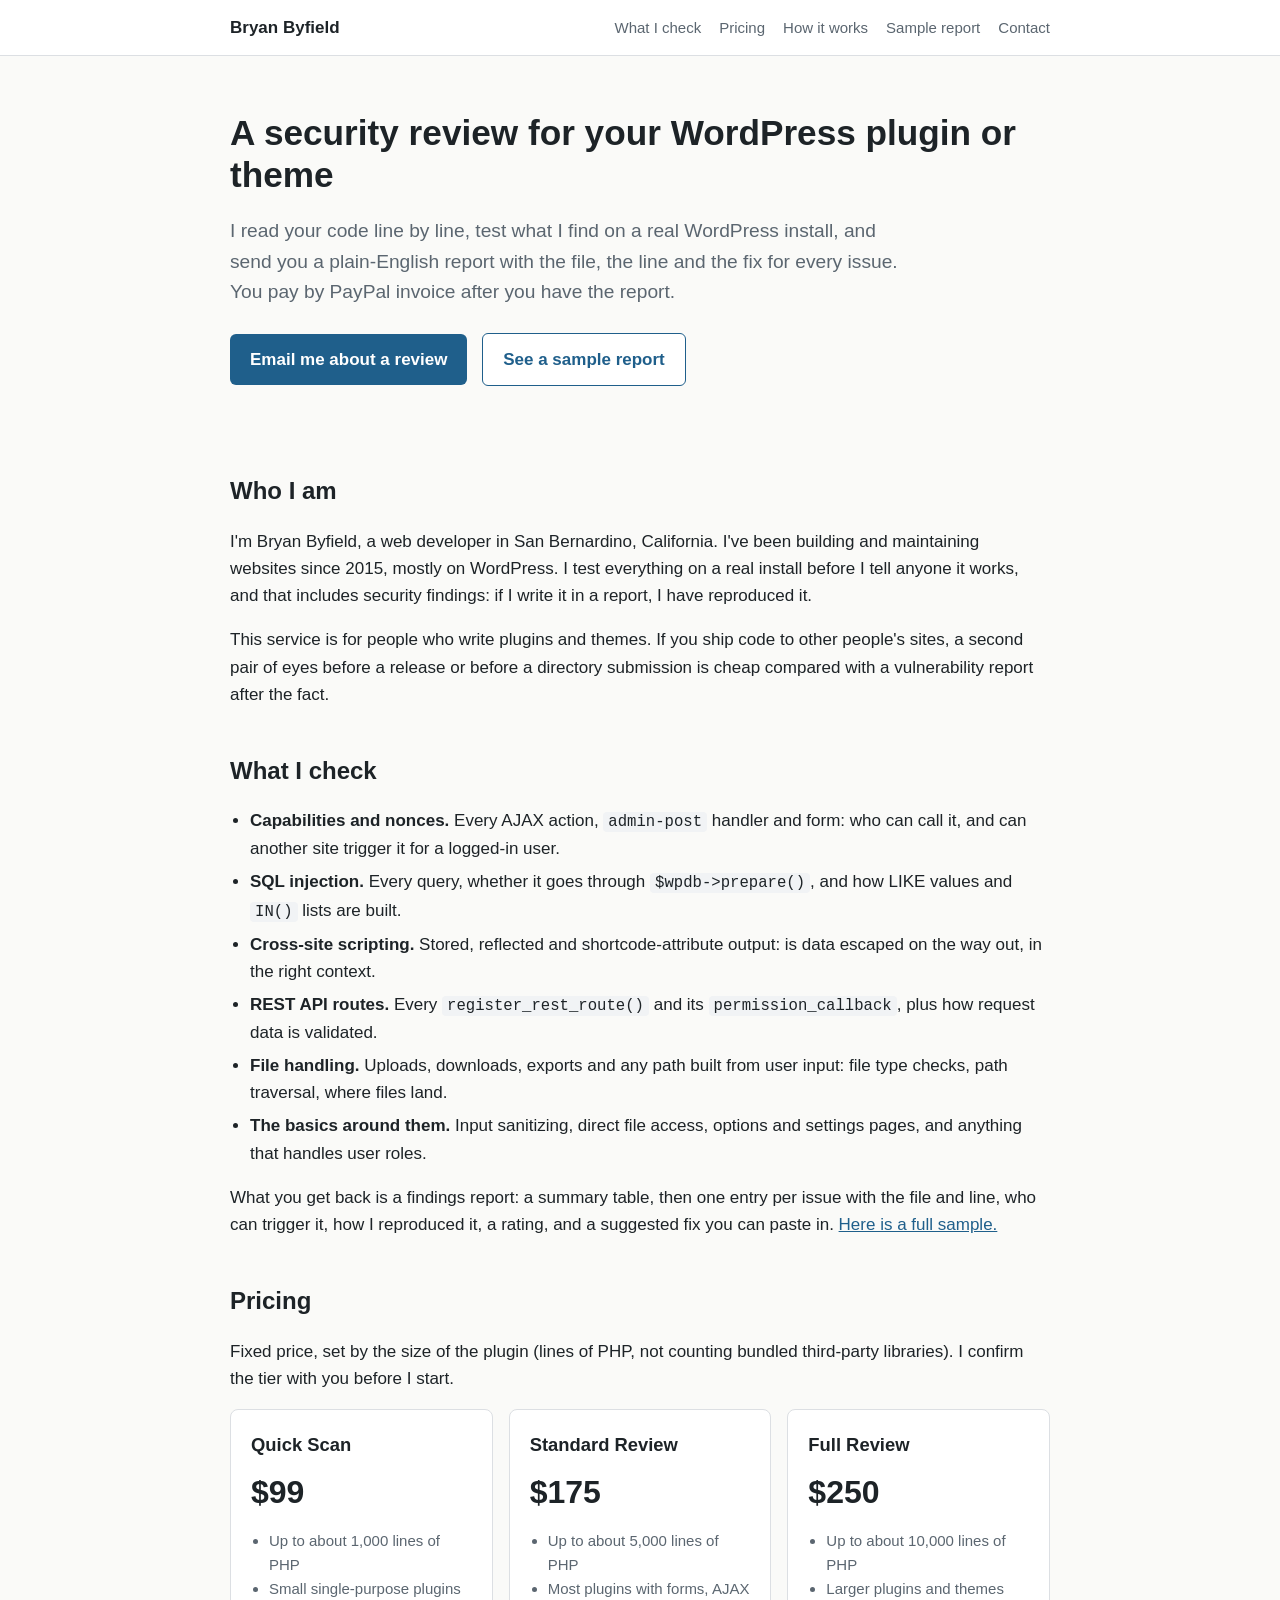
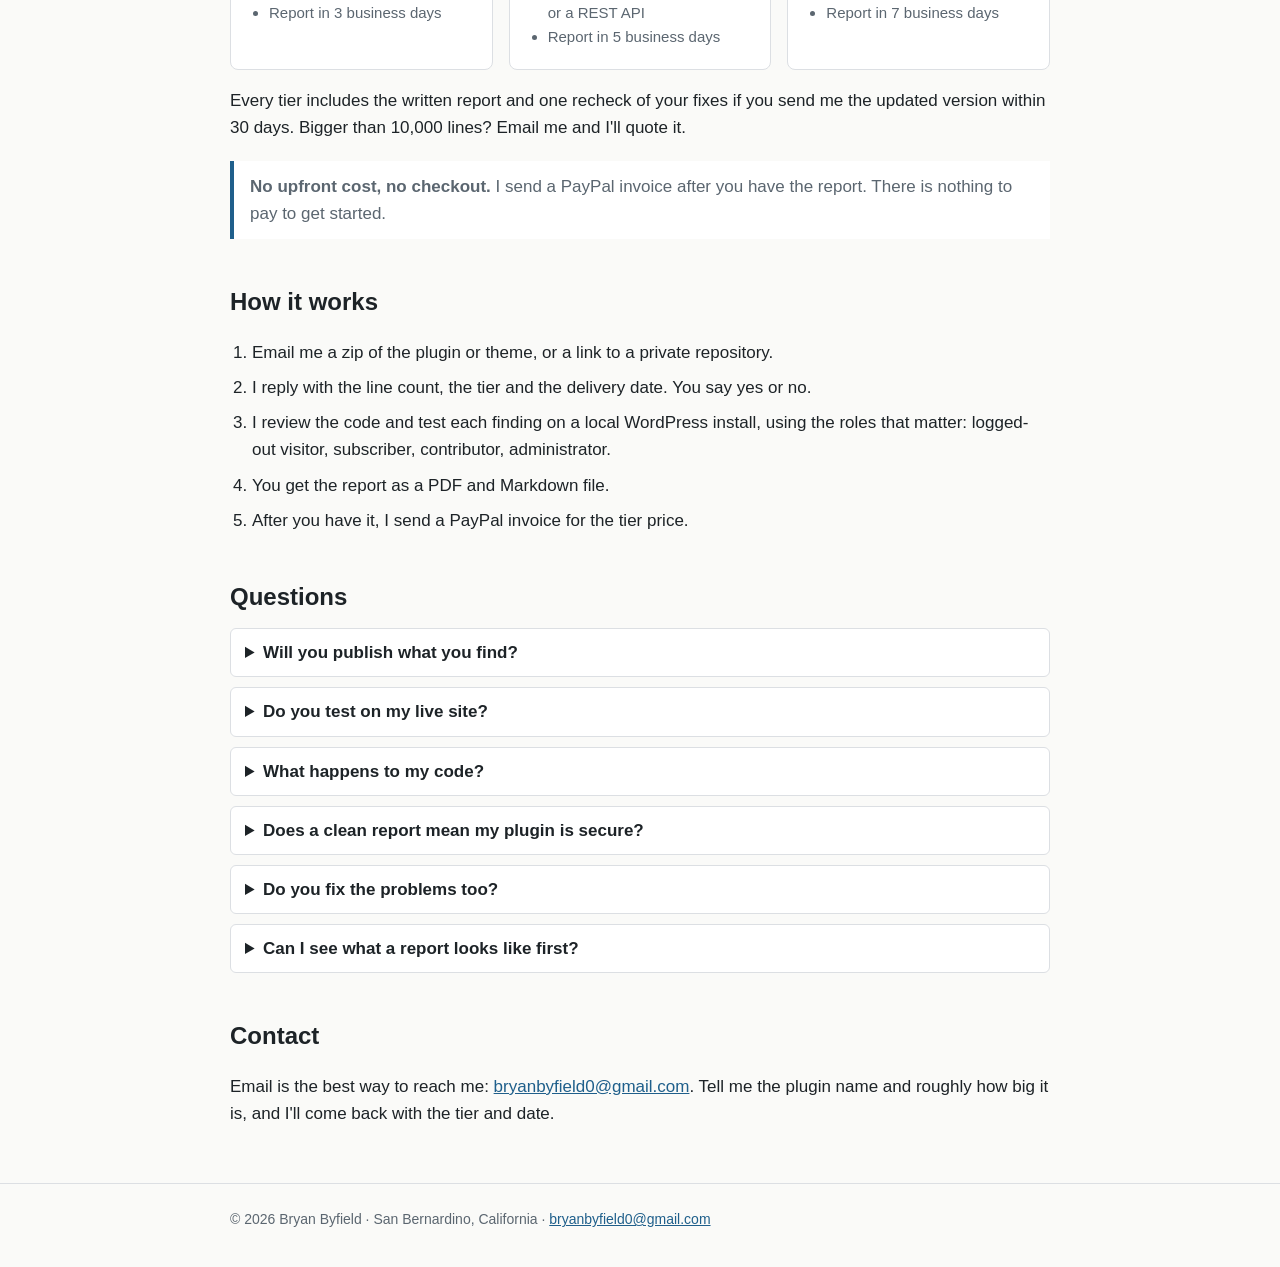
==== index.html @ a143f678 "Offer page, sample report and demo plugin" ====
<!doctype html>
<html lang="en">
<head>
<meta charset="utf-8">
<meta name="viewport" content="width=device-width, initial-scale=1">
<title>WordPress Plugin Security Review | Bryan Byfield</title>
<meta name="description" content="A fixed-price security review of your WordPress plugin or theme, written up as a clear findings report. Pay by PayPal invoice after you have the report.">
<link rel="stylesheet" href="style.css">
</head>
<body>
<header class="top"><div class="wrap">
  <a class="brand" href="./">Bryan Byfield</a>
  <nav><a href="#what">What I check</a><a href="#pricing">Pricing</a><a href="#how">How it works</a><a href="sample-report/">Sample report</a><a href="#contact">Contact</a></nav>
</div></header>

<main class="wrap">
<section class="hero">
  <h1>A security review for your WordPress plugin or theme</h1>
  <p class="lead">I read your code line by line, test what I find on a real WordPress install, and send you a plain-English report with the file, the line and the fix for every issue. You pay by PayPal invoice after you have the report.</p>
  <a class="btn" href="mailto:bryanbyfield0@gmail.com?subject=Plugin%20security%20review">Email me about a review</a>
  <a class="btn alt" href="sample-report/">See a sample report</a>
</section>

<section id="about">
  <h2>Who I am</h2>
  <p>I'm Bryan Byfield, a web developer in San Bernardino, California. I've been building and maintaining websites since 2015, mostly on WordPress. I test everything on a real install before I tell anyone it works, and that includes security findings: if I write it in a report, I have reproduced it.</p>
  <p>This service is for people who write plugins and themes. If you ship code to other people's sites, a second pair of eyes before a release or before a directory submission is cheap compared with a vulnerability report after the fact.</p>
</section>

<section id="what">
  <h2>What I check</h2>
  <ul class="check">
    <li><strong>Capabilities and nonces.</strong> Every AJAX action, <code>admin-post</code> handler and form: who can call it, and can another site trigger it for a logged-in user.</li>
    <li><strong>SQL injection.</strong> Every query, whether it goes through <code>$wpdb-&gt;prepare()</code>, and how LIKE values and <code>IN()</code> lists are built.</li>
    <li><strong>Cross-site scripting.</strong> Stored, reflected and shortcode-attribute output: is data escaped on the way out, in the right context.</li>
    <li><strong>REST API routes.</strong> Every <code>register_rest_route()</code> and its <code>permission_callback</code>, plus how request data is validated.</li>
    <li><strong>File handling.</strong> Uploads, downloads, exports and any path built from user input: file type checks, path traversal, where files land.</li>
    <li><strong>The basics around them.</strong> Input sanitizing, direct file access, options and settings pages, and anything that handles user roles.</li>
  </ul>
  <p>What you get back is a findings report: a summary table, then one entry per issue with the file and line, who can trigger it, how I reproduced it, a rating, and a suggested fix you can paste in. <a href="sample-report/">Here is a full sample.</a></p>
</section>

<section id="pricing">
  <h2>Pricing</h2>
  <p>Fixed price, set by the size of the plugin (lines of PHP, not counting bundled third-party libraries). I confirm the tier with you before I start.</p>
  <div class="tiers">
    <div class="tier">
      <h3>Quick Scan</h3>
      <div class="price">$99</div>
      <ul><li>Up to about 1,000 lines of PHP</li><li>Small single-purpose plugins</li><li>Report in 3 business days</li></ul>
    </div>
    <div class="tier">
      <h3>Standard Review</h3>
      <div class="price">$175</div>
      <ul><li>Up to about 5,000 lines of PHP</li><li>Most plugins with forms, AJAX or a REST API</li><li>Report in 5 business days</li></ul>
    </div>
    <div class="tier">
      <h3>Full Review</h3>
      <div class="price">$250</div>
      <ul><li>Up to about 10,000 lines of PHP</li><li>Larger plugins and themes</li><li>Report in 7 business days</li></ul>
    </div>
  </div>
  <p>Every tier includes the written report and one recheck of your fixes if you send me the updated version within 30 days. Bigger than 10,000 lines? Email me and I'll quote it.</p>
  <div class="note"><strong>No upfront cost, no checkout.</strong> I send a PayPal invoice after you have the report. There is nothing to pay to get started.</div>
</section>

<section id="how">
  <h2>How it works</h2>
  <ol class="steps">
    <li>Email me a zip of the plugin or theme, or a link to a private repository.</li>
    <li>I reply with the line count, the tier and the delivery date. You say yes or no.</li>
    <li>I review the code and test each finding on a local WordPress install, using the roles that matter: logged-out visitor, subscriber, contributor, administrator.</li>
    <li>You get the report as a PDF and Markdown file.</li>
    <li>After you have it, I send a PayPal invoice for the tier price.</li>
  </ol>
</section>

<section id="faq">
  <h2>Questions</h2>
  <details><summary>Will you publish what you find?</summary><p>No. The report is private to you. I don't disclose anything publicly and I don't submit what I find about your code anywhere else.</p></details>
  <details><summary>Do you test on my live site?</summary><p>Never. I test only on a local install I set up myself, with your code.</p></details>
  <details><summary>What happens to my code?</summary><p>I keep it confidential and delete my copy 30 days after I send the report, or sooner if you ask.</p></details>
  <details><summary>Does a clean report mean my plugin is secure?</summary><p>No. It's a point-in-time review of the version you send me, not a certification or a guarantee. The report states the scope, and I'll say plainly if something is outside it.</p></details>
  <details><summary>Do you fix the problems too?</summary><p>The review includes a suggested fix for every finding. Applying them is up to you, and I'll recheck your changes once, as described above. If you'd like me to make the fixes, email me and I'll quote it separately.</p></details>
  <details><summary>Can I see what a report looks like first?</summary><p>Yes: <a href="sample-report/">the sample report</a> is a review of a demo plugin I wrote myself, with deliberately planted bugs, so no real plugin or person is involved. The <a href="https://github.com/bryanbyfield0-creator/wp-security-review">demo plugin, the fixed version and the check script</a> are public.</p></details>
</section>

<section id="contact">
  <h2>Contact</h2>
  <p>Email is the best way to reach me: <a href="mailto:bryanbyfield0@gmail.com?subject=Plugin%20security%20review">bryanbyfield0@gmail.com</a>. Tell me the plugin name and roughly how big it is, and I'll come back with the tier and date.</p>
</section>
</main>

<footer><div class="wrap">
  &copy; 2026 Bryan Byfield &middot; San Bernardino, California &middot; <a href="mailto:bryanbyfield0@gmail.com">bryanbyfield0@gmail.com</a>
</div></footer>
</body>
</html>
---- style.css ----
:root{--bg:#fafaf8;--fg:#1d2327;--muted:#5b6670;--accent:#1f5f8b;--line:#dcdfe3;--card:#fff;--code:#f1f3f5}
*{box-sizing:border-box}
body{margin:0;font:17px/1.6 -apple-system,BlinkMacSystemFont,"Segoe UI",Roboto,Helvetica,Arial,sans-serif;color:var(--fg);background:var(--bg)}
.wrap{max-width:860px;margin:0 auto;padding:0 20px}
header.top{border-bottom:1px solid var(--line);background:#fff}
header.top .wrap{display:flex;justify-content:space-between;align-items:center;padding:14px 20px}
header.top a.brand{font-weight:700;color:var(--fg);text-decoration:none}
nav a{margin-left:18px;color:var(--muted);text-decoration:none;font-size:15px}
nav a:hover{color:var(--accent)}
.hero{padding:56px 0 36px}
h1{font-size:2.2rem;line-height:1.2;margin:0 0 14px}
h2{font-size:1.5rem;margin:44px 0 12px}
h3{font-size:1.15rem;margin:26px 0 8px}
p.lead{font-size:1.2rem;color:var(--muted);max-width:680px}
a{color:var(--accent)}
.btn{display:inline-block;background:var(--accent);color:#fff;text-decoration:none;padding:12px 20px;border-radius:6px;font-weight:600;margin:6px 10px 6px 0}
.btn.alt{background:#fff;color:var(--accent);border:1px solid var(--accent)}
.tiers{display:grid;grid-template-columns:repeat(auto-fit,minmax(230px,1fr));gap:16px;margin-top:16px}
.tier{background:var(--card);border:1px solid var(--line);border-radius:8px;padding:20px}
.tier .price{font-size:2rem;font-weight:700}
.tier h3{margin-top:0}
.tier ul{padding-left:18px;margin:10px 0 0;color:var(--muted);font-size:15px}
ul.check{padding-left:20px}
ul.check li{margin:6px 0}
.note{background:#fff;border-left:4px solid var(--accent);padding:12px 16px;color:var(--muted);margin:20px 0}
table{border-collapse:collapse;width:100%;margin:16px 0;font-size:15px}
th,td{border:1px solid var(--line);padding:8px 10px;text-align:left;vertical-align:top}
th{background:#f1f3f5}
pre{background:var(--code);padding:14px;border-radius:6px;overflow-x:auto;font-size:14px;line-height:1.45}
code{background:var(--code);padding:1px 5px;border-radius:4px;font-size:.92em}
pre code{background:none;padding:0}
footer{border-top:1px solid var(--line);margin-top:56px;padding:24px 0 40px;color:var(--muted);font-size:14px}
ol.steps{padding-left:22px}
ol.steps li{margin:8px 0}
details{background:#fff;border:1px solid var(--line);border-radius:6px;padding:10px 14px;margin:10px 0}
summary{cursor:pointer;font-weight:600}
@media(max-width:600px){h1{font-size:1.7rem}nav a{margin-left:12px}}
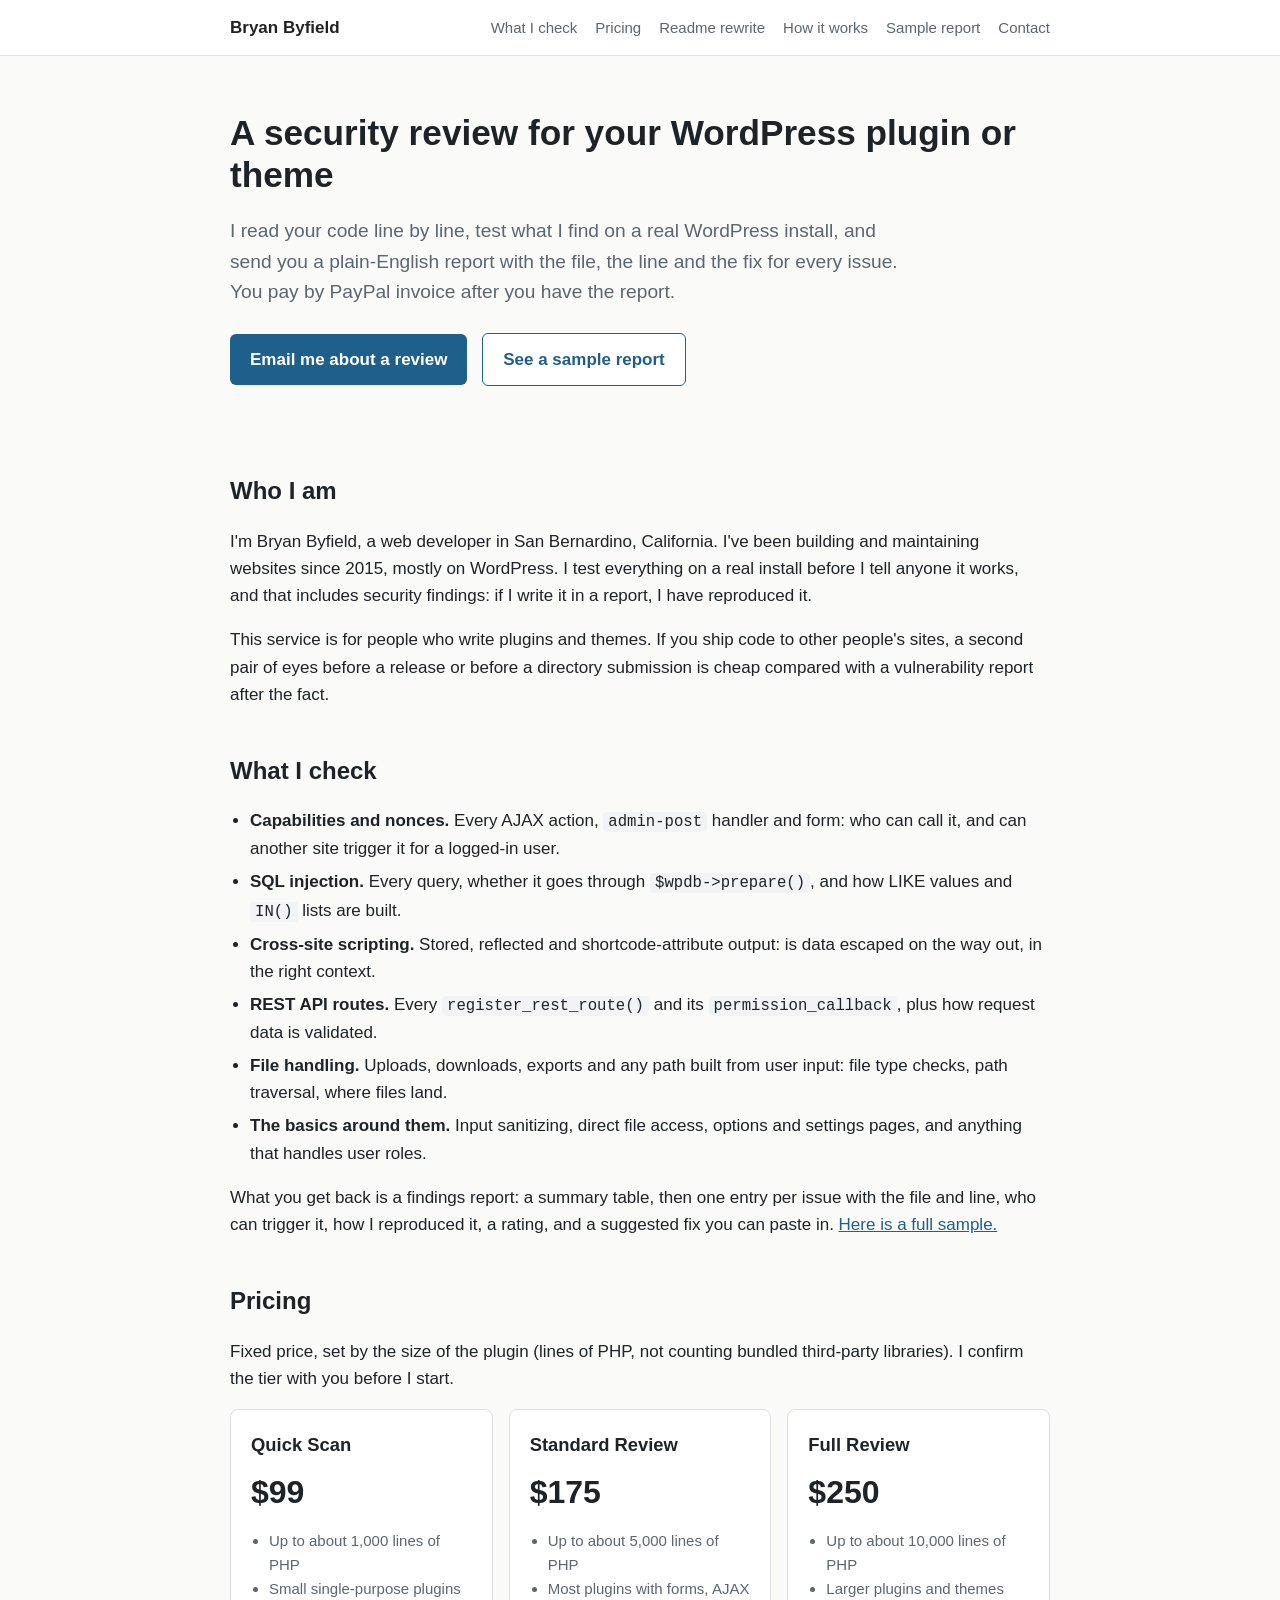
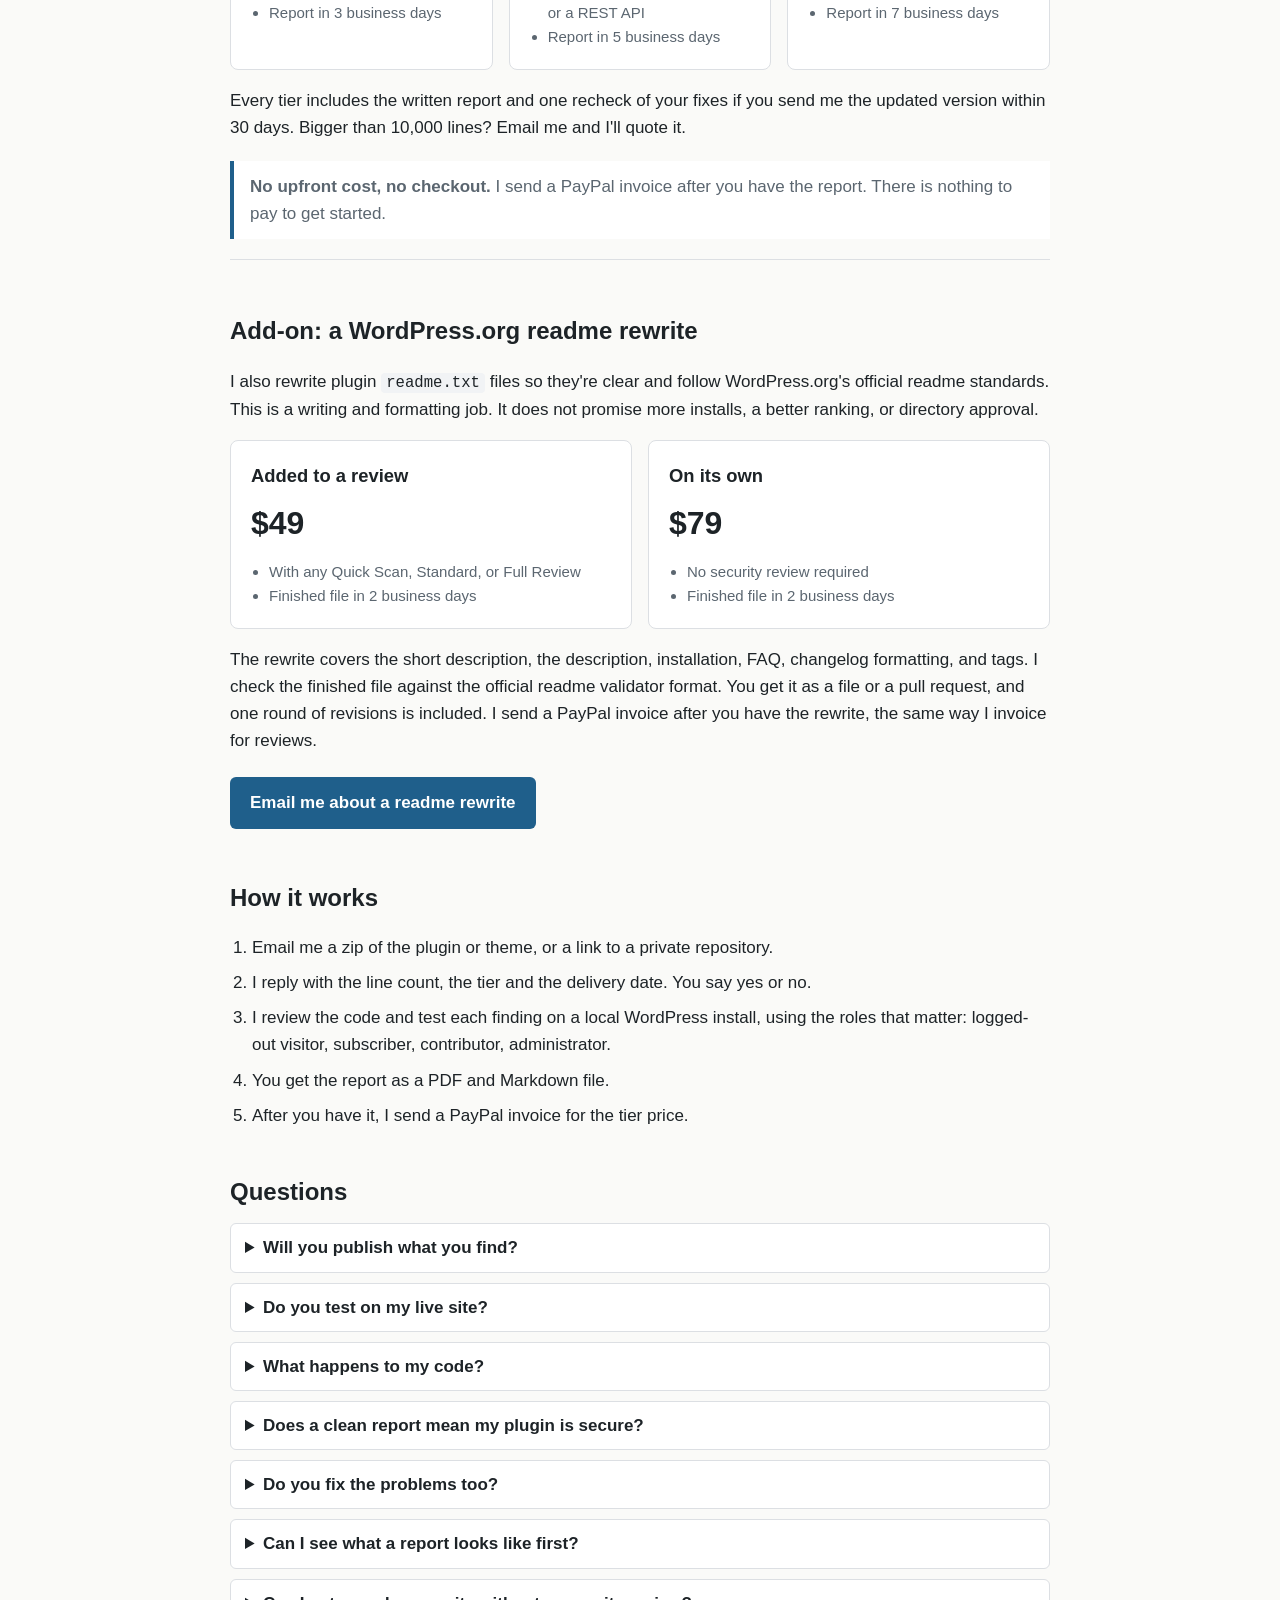
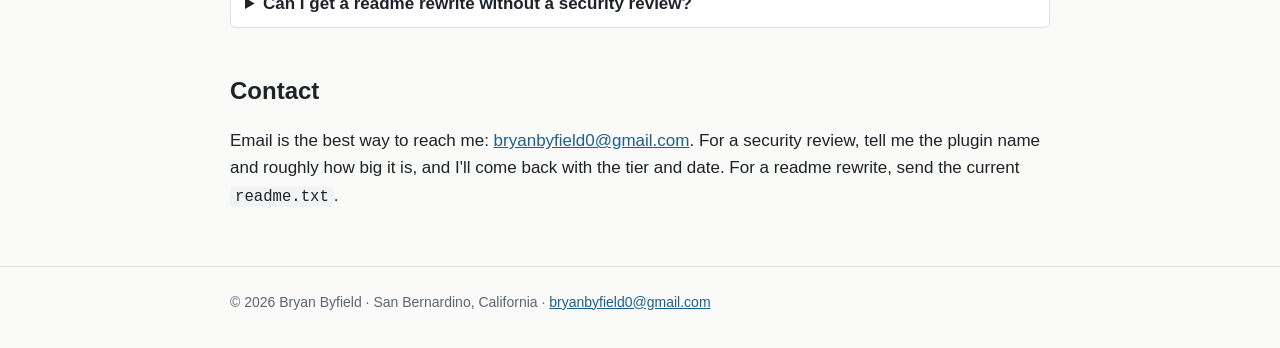
==== commit 4d219cb7: "Add WordPress.org readme rewrite as a paid add-on Offer a clearly separate readme rewrite: $79 stand" ====
--- a/index.html
+++ b/index.html
@@ -10,7 +10,7 @@
 <body>
 <header class="top"><div class="wrap">
   <a class="brand" href="./">Bryan Byfield</a>
-  <nav><a href="#what">What I check</a><a href="#pricing">Pricing</a><a href="#how">How it works</a><a href="sample-report/">Sample report</a><a href="#contact">Contact</a></nav>
+  <nav><a href="#what">What I check</a><a href="#pricing">Pricing</a><a href="#readme">Readme rewrite</a><a href="#how">How it works</a><a href="sample-report/">Sample report</a><a href="#contact">Contact</a></nav>
 </div></header>
 
 <main class="wrap">
@@ -64,6 +64,32 @@
   <div class="note"><strong>No upfront cost, no checkout.</strong> I send a PayPal invoice after you have the report. There is nothing to pay to get started.</div>
 </section>
 
+
+<section id="readme">
+  <h2>Add-on: a WordPress.org readme rewrite</h2>
+  <p>I also rewrite plugin <code>readme.txt</code> files so they're clear and follow WordPress.org's official readme standards. This is a writing and formatting job. It does not promise more installs, a better ranking, or directory approval.</p>
+  <div class="tiers">
+    <div class="tier">
+      <h3>Added to a review</h3>
+      <div class="price">$49</div>
+      <ul>
+        <li>With any Quick Scan, Standard, or Full Review</li>
+        <li>Finished file in 2 business days</li>
+      </ul>
+    </div>
+    <div class="tier">
+      <h3>On its own</h3>
+      <div class="price">$79</div>
+      <ul>
+        <li>No security review required</li>
+        <li>Finished file in 2 business days</li>
+      </ul>
+    </div>
+  </div>
+  <p>The rewrite covers the short description, the description, installation, FAQ, changelog formatting, and tags. I check the finished file against the official readme validator format. You get it as a file or a pull request, and one round of revisions is included. I send a PayPal invoice after you have the rewrite, the same way I invoice for reviews.</p>
+  <a class="btn" href="mailto:bryanbyfield0@gmail.com?subject=WordPress.org%20readme%20rewrite">Email me about a readme rewrite</a>
+</section>
+
 <section id="how">
   <h2>How it works</h2>
   <ol class="steps">
@@ -83,11 +109,12 @@
   <details><summary>Does a clean report mean my plugin is secure?</summary><p>No. It's a point-in-time review of the version you send me, not a certification or a guarantee. The report states the scope, and I'll say plainly if something is outside it.</p></details>
   <details><summary>Do you fix the problems too?</summary><p>The review includes a suggested fix for every finding. Applying them is up to you, and I'll recheck your changes once, as described above. If you'd like me to make the fixes, email me and I'll quote it separately.</p></details>
   <details><summary>Can I see what a report looks like first?</summary><p>Yes: <a href="sample-report/">the sample report</a> is a review of a demo plugin I wrote myself, with deliberately planted bugs, so no real plugin or person is involved. The <a href="https://github.com/bryanbyfield0-creator/wp-security-review">demo plugin, the fixed version and the check script</a> are public.</p></details>
+  <details><summary>Can I get a readme rewrite without a security review?</summary><p>Yes. The rewrite is $79 on its own, or $49 when you add it to any security review. Email me the current <code>readme.txt</code> and I'll confirm the date. Turnaround is 2 business days, and one round of revisions is included. This does not promise more installs, a better ranking, or directory approval.</p></details>
 </section>
 
 <section id="contact">
   <h2>Contact</h2>
-  <p>Email is the best way to reach me: <a href="mailto:bryanbyfield0@gmail.com?subject=Plugin%20security%20review">bryanbyfield0@gmail.com</a>. Tell me the plugin name and roughly how big it is, and I'll come back with the tier and date.</p>
+  <p>Email is the best way to reach me: <a href="mailto:bryanbyfield0@gmail.com?subject=Plugin%20security%20review">bryanbyfield0@gmail.com</a>. For a security review, tell me the plugin name and roughly how big it is, and I'll come back with the tier and date. For a readme rewrite, send the current <code>readme.txt</code>.</p>
 </section>
 </main>
 
--- a/style.css
+++ b/style.css
@@ -35,3 +35,5 @@
 details{background:#fff;border:1px solid var(--line);border-radius:6px;padding:10px 14px;margin:10px 0}
 summary{cursor:pointer;font-weight:600}
 @media(max-width:600px){h1{font-size:1.7rem}nav a{margin-left:12px}}
+
+#readme{margin-top:8px;padding-top:8px;border-top:1px solid var(--line)}
